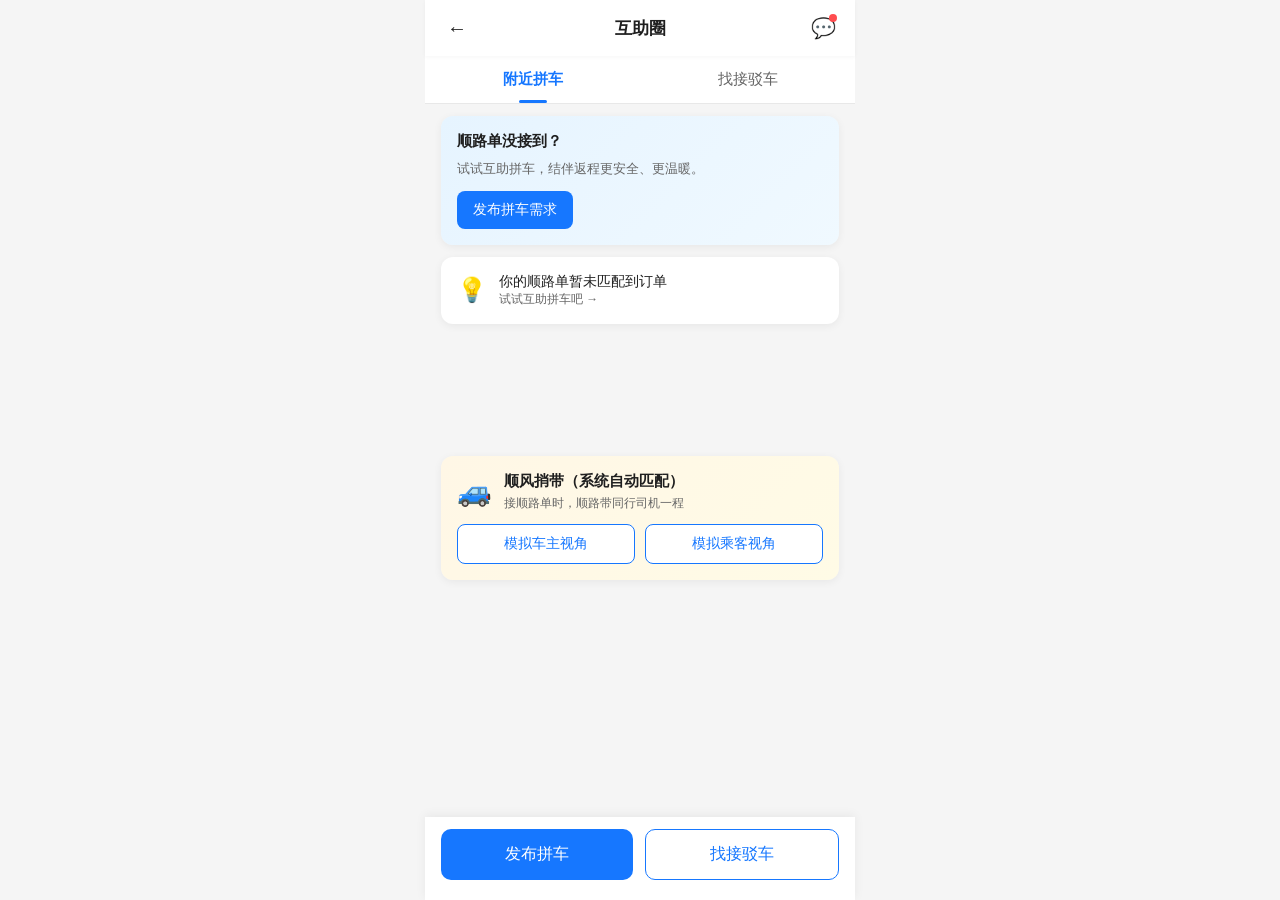
==== circle.html @ 76c180e6 "Initial driver circle demo" ====
<!DOCTYPE html>
<html lang="zh-CN">
<head>
  <meta charset="UTF-8">
  <meta name="viewport" content="width=device-width, initial-scale=1.0, maximum-scale=1.0, user-scalable=no">
  <title>互助圈</title>
  <link rel="stylesheet" href="css/style.css">
</head>
<body>
  <div class="app-container">
    <div class="app-header">
      <div class="back-btn" onclick="goBack()">←</div>
      <div class="title">互助圈</div>
      <div class="header-action">
        💬
        <span class="badge"></span>
      </div>
    </div>

    <div class="tab-bar">
      <div class="tab active" data-target="#panel-carpool">附近拼车</div>
      <div class="tab" data-target="#panel-shuttle">找接驳车</div>
    </div>

    <!-- 附近拼车 Tab -->
    <div id="panel-carpool" class="tab-panel active scroll-list">
      <div class="card" style="background:linear-gradient(135deg,#e6f4ff,#f0f9ff);">
        <div class="card-title">顺路单没接到？</div>
        <div class="card-desc">试试互助拼车，结伴返程更安全、更温暖。</div>
        <a href="publish.html" class="btn btn-primary" style="margin-top:12px;">发布拼车需求</a>
      </div>

      <div class="card" style="display:flex;align-items:center;gap:12px;">
        <div style="font-size:24px;">💡</div>
        <div style="flex:1;">
          <div style="font-size:14px;font-weight:500;">你的顺路单暂未匹配到订单</div>
          <div style="font-size:12px;color:var(--text-secondary);">试试互助拼车吧 →</div>
        </div>
      </div>

      <div id="carpool-list"></div>
    </div>

    <!-- 找接驳车 Tab -->
    <div id="panel-shuttle" class="tab-panel scroll-list">
      <div class="card" style="padding:12px 16px;">
        <div style="display:flex;gap:10px;">
          <span class="tag tag-primary">按线路筛选</span>
          <span class="tag tag-primary">按时间筛选</span>
          <span class="tag tag-primary">按价格排序</span>
        </div>
      </div>

      <div id="shuttle-list"></div>

      <div class="card" style="text-align:center;">
        <div class="text-sm text-secondary">有闲置车辆？成为接驳车车主，帮助更多司机返程。</div>
        <button class="btn btn-outline mt-12" style="width:100%;">成为接驳车车主</button>
      </div>
    </div>

    <!-- 顺风捎带体验入口 -->
    <div class="card" style="background:linear-gradient(135deg,#fff7e6,#fffbe6);margin-top:20px;">
      <div style="display:flex;align-items:center;gap:12px;">
        <div style="font-size:28px;">🚙</div>
        <div style="flex:1;">
          <div style="font-size:15px;font-weight:600;">顺风捎带（系统自动匹配）</div>
          <div style="font-size:12px;color:var(--text-secondary);margin-top:4px;">接顺路单时，顺路带同行司机一程</div>
        </div>
      </div>
      <div style="display:flex;gap:10px;margin-top:12px;">
        <button class="btn btn-outline" style="flex:1;" onclick="demoMatch('driverA')">模拟车主视角</button>
        <button class="btn btn-outline" style="flex:1;" onclick="demoMatch('driverB')">模拟乘客视角</button>
      </div>
    </div>

    <div class="bottom-bar">
      <a href="publish.html" class="btn btn-primary btn-block">发布拼车</a>
      <a href="#" class="btn btn-outline btn-block" onclick="switchTab('panel-shuttle');return false;">找接驳车</a>
    </div>
  </div>

  <!-- 顺风捎带：车主视角弹窗 -->
  <div class="modal-overlay" id="modal-driverA" data-close-on-click="false">
    <div class="modal">
      <div class="modal-icon">🔔</div>
      <div class="modal-title">捎带同行司机</div>
      <div class="modal-desc" style="text-align:left;">
        <p>司机B想搭你的顺风车回家</p>
        <p style="margin-top:8px;">他的目的地：<strong>天通苑</strong>（在你家附近）</p>
        <p style="margin-top:8px;">他愿意支付：<strong style="color:var(--danger);">15元</strong></p>
      </div>
      <div class="modal-actions">
        <button class="btn btn-gray" onclick="closeModal('#modal-driverA');showToast('已忽略该请求')">算了</button>
        <button class="btn btn-primary" onclick="closeModal('#modal-driverA');showToast('已同意，正在通知B司机')">愿意捎带</button>
      </div>
    </div>
  </div>

  <!-- 顺风捎带：乘客视角弹窗 -->
  <div class="modal-overlay" id="modal-driverB" data-close-on-click="false">
    <div class="modal">
      <div class="modal-icon">🚗</div>
      <div class="modal-title">找到顺风车！</div>
      <div class="modal-desc" style="text-align:left;">
        <p>司机A刚接到顺路单</p>
        <p style="margin-top:8px;">终点在你家附近（<strong>天通苑</strong>）</p>
        <p style="margin-top:8px;">建议费用：<strong style="color:var(--danger);">15元</strong></p>
      </div>
      <div class="modal-actions">
        <button class="btn btn-gray" onclick="closeModal('#modal-driverB');showToast('已关闭推荐')">不感兴趣</button>
        <button class="btn btn-primary" onclick="closeModal('#modal-driverB');showToast('申请已发送，等待A司机确认')">申请搭车</button>
      </div>
    </div>
  </div>

  <script src="js/app.js"></script>
  <script>
    function switchTab(panelId) {
      document.querySelectorAll('.tab').forEach(t => t.classList.remove('active'));
      document.querySelectorAll('.tab-panel').forEach(p => p.classList.remove('active'));
      document.querySelector(`.tab[data-target="#${panelId}"]`)?.classList.add('active');
      document.getElementById(panelId)?.classList.add('active');
    }

    function demoMatch(role) {
      if (role === 'driverA') {
        openModal('#modal-driverA');
      } else {
        openModal('#modal-driverB');
      }
    }

    document.addEventListener('DOMContentLoaded', function() {
      renderCarpoolList('carpool-list', mockCarpools);
      renderShuttleList('shuttle-list', mockShuttles);
    });
  </script>
</body>
</html>
---- css/style.css ----
:root {
  --primary: #1677ff;
  --primary-dark: #0958d9;
  --success: #52c41a;
  --warning: #faad14;
  --danger: #ff4d4f;
  --bg: #f5f5f5;
  --card-bg: #ffffff;
  --text: #1f1f1f;
  --text-secondary: #666666;
  --text-tertiary: #999999;
  --border: #e8e8e8;
  --radius: 12px;
  --shadow: 0 2px 8px rgba(0, 0, 0, 0.06);
}

* {
  margin: 0;
  padding: 0;
  box-sizing: border-box;
}

html, body {
  font-family: -apple-system, BlinkMacSystemFont, "Segoe UI", Roboto, "Helvetica Neue", Arial, "PingFang SC", "Hiragino Sans GB", "Microsoft YaHei", sans-serif;
  background: var(--bg);
  color: var(--text);
  min-height: 100vh;
}

a {
  text-decoration: none;
  color: inherit;
}

button {
  border: none;
  background: none;
  font-family: inherit;
  cursor: pointer;
}

/* Mobile container */
.app-container {
  max-width: 430px;
  margin: 0 auto;
  background: var(--bg);
  min-height: 100vh;
  position: relative;
  padding-bottom: 80px;
}

/* Header */
.app-header {
  background: var(--card-bg);
  padding: 12px 16px;
  display: flex;
  align-items: center;
  justify-content: space-between;
  position: sticky;
  top: 0;
  z-index: 100;
  box-shadow: 0 1px 4px rgba(0,0,0,0.04);
}

.app-header .back-btn {
  width: 32px;
  height: 32px;
  display: flex;
  align-items: center;
  justify-content: center;
  font-size: 20px;
  color: var(--text);
}

.app-header .title {
  font-size: 17px;
  font-weight: 600;
  flex: 1;
  text-align: center;
}

.app-header .header-action {
  width: 32px;
  height: 32px;
  display: flex;
  align-items: center;
  justify-content: center;
  font-size: 20px;
  position: relative;
}

.app-header .badge {
  position: absolute;
  top: 2px;
  right: 2px;
  width: 8px;
  height: 8px;
  background: var(--danger);
  border-radius: 50%;
}

/* Tab bar */
.tab-bar {
  display: flex;
  background: var(--card-bg);
  border-bottom: 1px solid var(--border);
}

.tab-bar .tab {
  flex: 1;
  text-align: center;
  padding: 14px 0;
  font-size: 15px;
  color: var(--text-secondary);
  position: relative;
  font-weight: 500;
}

.tab-bar .tab.active {
  color: var(--primary);
  font-weight: 600;
}

.tab-bar .tab.active::after {
  content: '';
  position: absolute;
  bottom: 0;
  left: 50%;
  transform: translateX(-50%);
  width: 28px;
  height: 3px;
  background: var(--primary);
  border-radius: 2px;
}

.tab-panel {
  display: none;
}

.tab-panel.active {
  display: block;
}

/* Cards */
.card {
  background: var(--card-bg);
  border-radius: var(--radius);
  margin: 12px 16px;
  padding: 16px;
  box-shadow: var(--shadow);
}

.card-title {
  font-size: 15px;
  font-weight: 600;
  margin-bottom: 8px;
}

.card-desc {
  font-size: 13px;
  color: var(--text-secondary);
  line-height: 1.5;
}

/* Buttons */
.btn {
  display: inline-flex;
  align-items: center;
  justify-content: center;
  padding: 10px 16px;
  border-radius: 8px;
  font-size: 14px;
  font-weight: 500;
  transition: all 0.2s;
}

.btn-primary {
  background: var(--primary);
  color: #fff;
}

.btn-primary:active {
  background: var(--primary-dark);
}

.btn-outline {
  background: #fff;
  color: var(--primary);
  border: 1px solid var(--primary);
}

.btn-success {
  background: var(--success);
  color: #fff;
}

.btn-danger {
  background: #fff;
  color: var(--danger);
  border: 1px solid var(--danger);
}

.btn-gray {
  background: #f0f0f0;
  color: var(--text-secondary);
}

.btn-block {
  width: 100%;
  padding: 14px;
  font-size: 16px;
  border-radius: 10px;
}

.btn-sm {
  padding: 6px 12px;
  font-size: 13px;
}

/* Fixed bottom bar */
.bottom-bar {
  position: fixed;
  bottom: 0;
  left: 50%;
  transform: translateX(-50%);
  width: 100%;
  max-width: 430px;
  background: #fff;
  padding: 12px 16px 20px;
  display: flex;
  gap: 12px;
  box-shadow: 0 -2px 10px rgba(0,0,0,0.06);
  z-index: 90;
}

.bottom-bar .btn {
  flex: 1;
}

/* Avatar */
.avatar {
  width: 44px;
  height: 44px;
  border-radius: 50%;
  background: linear-gradient(135deg, #1677ff 0%, #36cfc9 100%);
  color: #fff;
  display: flex;
  align-items: center;
  justify-content: center;
  font-size: 16px;
  font-weight: 600;
  flex-shrink: 0;
}

.avatar-lg {
  width: 64px;
  height: 64px;
  font-size: 24px;
}

.avatar-sm {
  width: 32px;
  height: 32px;
  font-size: 12px;
}

/* List items */
.list-item {
  display: flex;
  align-items: flex-start;
  gap: 12px;
}

.list-item .content {
  flex: 1;
  min-width: 0;
}

.list-item .name {
  font-size: 15px;
  font-weight: 600;
}

.list-item .meta {
  font-size: 12px;
  color: var(--text-secondary);
  margin-top: 4px;
}

.list-item .action {
  flex-shrink: 0;
}

/* Tags */
.tag {
  display: inline-block;
  padding: 2px 8px;
  border-radius: 4px;
  font-size: 12px;
  margin-right: 6px;
}

.tag-primary {
  background: rgba(22, 119, 255, 0.1);
  color: var(--primary);
}

.tag-success {
  background: rgba(82, 196, 26, 0.1);
  color: var(--success);
}

.tag-warning {
  background: rgba(250, 173, 20, 0.1);
  color: var(--warning);
}

/* Route display */
.route-line {
  display: flex;
  align-items: center;
  gap: 8px;
  margin: 10px 0;
  font-size: 14px;
}

.route-line .dot {
  width: 8px;
  height: 8px;
  border-radius: 50%;
  flex-shrink: 0;
}

.route-line .dot.start { background: var(--success); }
.route-line .dot.end { background: var(--danger); }

.route-line .arrow {
  color: var(--text-tertiary);
  flex-shrink: 0;
}

.route-line .addr {
  flex: 1;
  overflow: hidden;
  text-overflow: ellipsis;
  white-space: nowrap;
}

/* Forms */
.form-group {
  margin-bottom: 16px;
}

.form-label {
  display: block;
  font-size: 14px;
  color: var(--text-secondary);
  margin-bottom: 8px;
}

.form-input {
  width: 100%;
  padding: 12px;
  border: 1px solid var(--border);
  border-radius: 8px;
  font-size: 15px;
  background: #fff;
}

.form-input:focus {
  outline: none;
  border-color: var(--primary);
}

.form-textarea {
  min-height: 80px;
  resize: none;
}

.option-group {
  display: flex;
  gap: 10px;
  flex-wrap: wrap;
}

.option {
  flex: 1;
  min-width: 120px;
  padding: 12px;
  border: 1px solid var(--border);
  border-radius: 8px;
  text-align: center;
  font-size: 14px;
  background: #fff;
}

.option.active {
  border-color: var(--primary);
  background: rgba(22, 119, 255, 0.06);
  color: var(--primary);
  font-weight: 600;
}

/* Modal */
.modal-overlay {
  position: fixed;
  top: 0;
  left: 0;
  right: 0;
  bottom: 0;
  background: rgba(0,0,0,0.5);
  display: none;
  align-items: center;
  justify-content: center;
  z-index: 200;
  padding: 20px;
}

.modal-overlay.active {
  display: flex;
}

.modal {
  background: #fff;
  border-radius: 16px;
  width: 100%;
  max-width: 360px;
  padding: 24px;
  text-align: center;
  animation: modalIn 0.2s ease;
}

@keyframes modalIn {
  from { transform: scale(0.9); opacity: 0; }
  to { transform: scale(1); opacity: 1; }
}

.modal-icon {
  font-size: 48px;
  margin-bottom: 12px;
}

.modal-title {
  font-size: 18px;
  font-weight: 600;
  margin-bottom: 8px;
}

.modal-desc {
  font-size: 14px;
  color: var(--text-secondary);
  line-height: 1.5;
  margin-bottom: 20px;
}

.modal-actions {
  display: flex;
  gap: 12px;
}

.modal-actions .btn {
  flex: 1;
}

/* Toast */
.toast {
  position: fixed;
  top: 60px;
  left: 50%;
  transform: translateX(-50%) translateY(-20px);
  background: rgba(0,0,0,0.75);
  color: #fff;
  padding: 10px 18px;
  border-radius: 20px;
  font-size: 14px;
  opacity: 0;
  pointer-events: none;
  transition: all 0.3s;
  z-index: 300;
}

.toast.show {
  opacity: 1;
  transform: translateX(-50%) translateY(0);
}

/* Home page */
.home-header {
  background: var(--card-bg);
  padding: 16px;
  display: flex;
  align-items: center;
  gap: 12px;
}

.home-header .status {
  flex: 1;
}

.home-header .status-label {
  font-size: 13px;
  color: var(--text-secondary);
}

.home-header .status-value {
  font-size: 16px;
  font-weight: 600;
}

.feature-grid {
  display: grid;
  grid-template-columns: repeat(4, 1fr);
  gap: 12px;
  padding: 16px;
  background: var(--card-bg);
}

.feature-item {
  display: flex;
  flex-direction: column;
  align-items: center;
  gap: 6px;
}

.feature-icon {
  width: 52px;
  height: 52px;
  border-radius: 14px;
  display: flex;
  align-items: center;
  justify-content: center;
  font-size: 24px;
}

.feature-icon.circle {
  background: linear-gradient(135deg, #1677ff, #69c0ff);
  color: #fff;
}

.feature-icon.shunlu {
  background: linear-gradient(135deg, #52c41a, #95de64);
  color: #fff;
}

.feature-icon.order {
  background: linear-gradient(135deg, #faad14, #ffd666);
  color: #fff;
}

.feature-icon.wallet {
  background: linear-gradient(135deg, #722ed1, #b37feb);
  color: #fff;
}

.feature-name {
  font-size: 12px;
  color: var(--text);
}

/* Empty state */
.empty-state {
  text-align: center;
  padding: 40px 20px;
  color: var(--text-secondary);
}

.empty-state .icon {
  font-size: 48px;
  margin-bottom: 12px;
}

.empty-state .text {
  font-size: 14px;
}

/* Success page */
.success-page {
  text-align: center;
  padding: 40px 20px;
}

.success-page .success-icon {
  font-size: 64px;
  margin-bottom: 16px;
}

.success-page .success-title {
  font-size: 20px;
  font-weight: 600;
  margin-bottom: 8px;
}

.success-page .success-desc {
  font-size: 14px;
  color: var(--text-secondary);
  margin-bottom: 24px;
}

/* Detail page */
.detail-section {
  margin-bottom: 16px;
}

.detail-section .section-title {
  font-size: 13px;
  color: var(--text-secondary);
  margin-bottom: 8px;
}

.detail-section .section-content {
  font-size: 15px;
  line-height: 1.6;
}

/* Profile small */
.profile-small {
  display: flex;
  align-items: center;
  gap: 12px;
}

.profile-small .info .name-row {
  display: flex;
  align-items: center;
  gap: 8px;
}

.profile-small .info .sub {
  font-size: 12px;
  color: var(--text-secondary);
  margin-top: 2px;
}

/* Shuttle line */
.shuttle-line {
  display: flex;
  justify-content: space-between;
  align-items: center;
  margin-bottom: 8px;
}

.shuttle-line .line-name {
  font-size: 16px;
  font-weight: 600;
}

.shuttle-line .price {
  font-size: 16px;
  color: var(--danger);
  font-weight: 600;
}

.time-tags {
  display: flex;
  gap: 8px;
  flex-wrap: wrap;
  margin: 10px 0;
}

.time-tag {
  padding: 4px 10px;
  background: #f0f0f0;
  border-radius: 4px;
  font-size: 12px;
  color: var(--text-secondary);
}

.time-tag.active {
  background: var(--primary);
  color: #fff;
}

/* Helper */
.text-center { text-align: center; }
.mt-8 { margin-top: 8px; }
.mt-12 { margin-top: 12px; }
.mb-8 { margin-bottom: 8px; }
.text-secondary { color: var(--text-secondary); }
.text-sm { font-size: 13px; }

/* Scrollable list */
.scroll-list {
  padding-bottom: 100px;
}
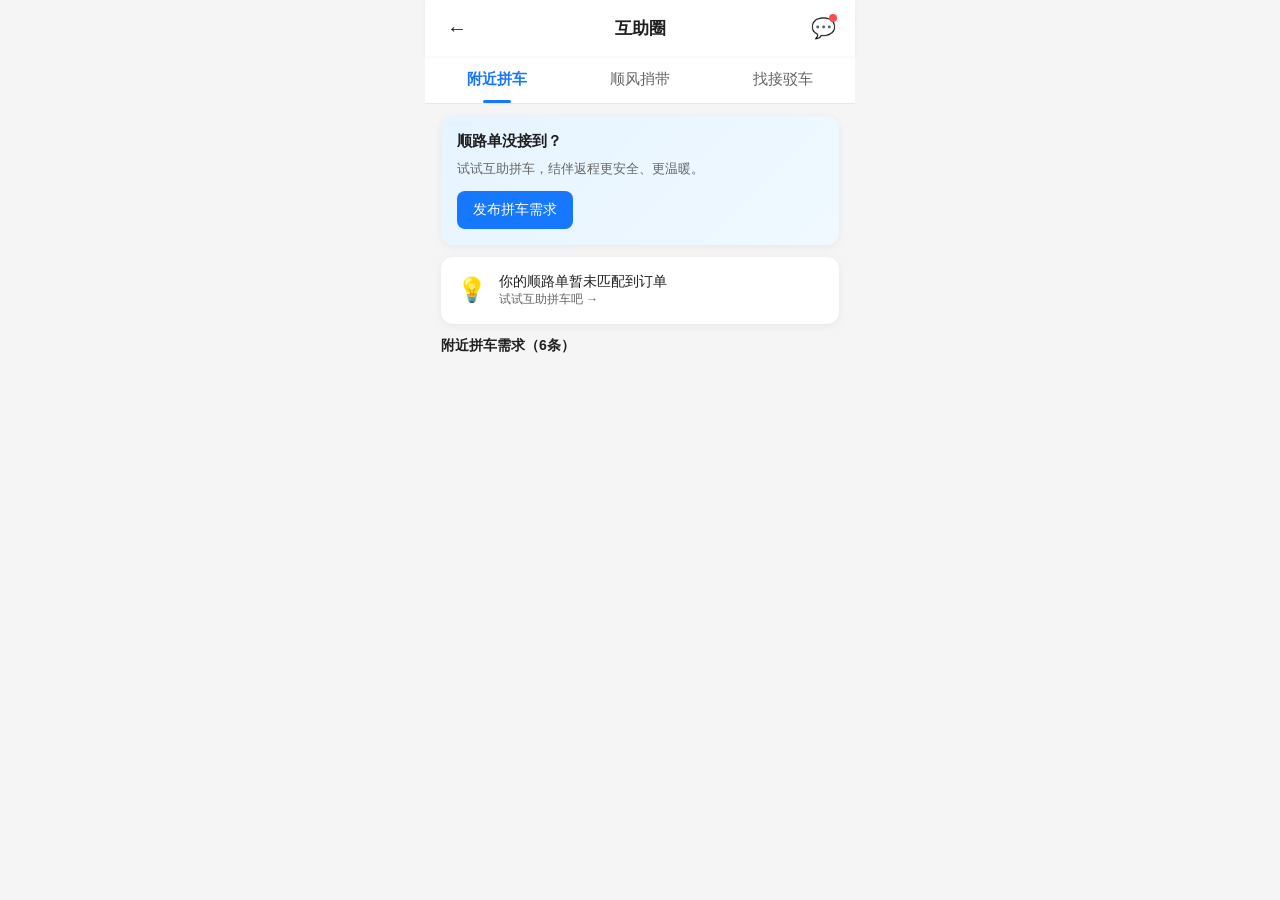
==== commit f5b8448a: "Update demo: profile home page, remove bottom bar, add more examples for carpool/rideshare/shuttle" ====
--- a/circle.html
+++ b/circle.html
@@ -7,7 +7,7 @@
   <link rel="stylesheet" href="css/style.css">
 </head>
 <body>
-  <div class="app-container">
+  <div class="app-container" style="padding-bottom:20px;">
     <div class="app-header">
       <div class="back-btn" onclick="goBack()">←</div>
       <div class="title">互助圈</div>
@@ -19,6 +19,7 @@
 
     <div class="tab-bar">
       <div class="tab active" data-target="#panel-carpool">附近拼车</div>
+      <div class="tab" data-target="#panel-rideshare">顺风捎带</div>
       <div class="tab" data-target="#panel-shuttle">找接驳车</div>
     </div>
 
@@ -38,7 +39,33 @@
         </div>
       </div>
 
+      <div style="margin:0 16px 8px;">
+        <span style="font-size:14px;font-weight:600;">附近拼车需求（6条）</span>
+      </div>
       <div id="carpool-list"></div>
+    </div>
+
+    <!-- 顺风捎带 Tab -->
+    <div id="panel-rideshare" class="tab-panel scroll-list">
+      <div class="card" style="background:linear-gradient(135deg,#fff7e6,#fffbe6);">
+        <div class="card-title">顺风捎带 · 自动匹配</div>
+        <div class="card-desc">
+          当同行司机接到顺路单，系统会自动把顺路的你捎上。车主车上本来就有空位，不产生额外成本。
+        </div>
+      </div>
+
+      <div style="margin:0 16px 8px;">
+        <span style="font-size:14px;font-weight:600;">当前可匹配的顺风车（3条）</span>
+      </div>
+      <div id="rideshare-list"></div>
+
+      <div class="card" style="text-align:center;">
+        <div class="text-sm text-secondary">想体验系统自动匹配的弹窗流程？点击下方按钮模拟。</div>
+        <div style="display:flex;gap:10px;margin-top:12px;">
+          <button class="btn btn-outline" style="flex:1;" onclick="demoMatch('driverA')">模拟车主视角</button>
+          <button class="btn btn-outline" style="flex:1;" onclick="demoMatch('driverB')">模拟乘客视角</button>
+        </div>
+      </div>
     </div>
 
     <!-- 找接驳车 Tab -->
@@ -51,32 +78,15 @@
         </div>
       </div>
 
+      <div style="margin:0 16px 8px;">
+        <span style="font-size:14px;font-weight:600;">推荐线路（5条）</span>
+      </div>
       <div id="shuttle-list"></div>
 
       <div class="card" style="text-align:center;">
         <div class="text-sm text-secondary">有闲置车辆？成为接驳车车主，帮助更多司机返程。</div>
         <button class="btn btn-outline mt-12" style="width:100%;">成为接驳车车主</button>
       </div>
-    </div>
-
-    <!-- 顺风捎带体验入口 -->
-    <div class="card" style="background:linear-gradient(135deg,#fff7e6,#fffbe6);margin-top:20px;">
-      <div style="display:flex;align-items:center;gap:12px;">
-        <div style="font-size:28px;">🚙</div>
-        <div style="flex:1;">
-          <div style="font-size:15px;font-weight:600;">顺风捎带（系统自动匹配）</div>
-          <div style="font-size:12px;color:var(--text-secondary);margin-top:4px;">接顺路单时，顺路带同行司机一程</div>
-        </div>
-      </div>
-      <div style="display:flex;gap:10px;margin-top:12px;">
-        <button class="btn btn-outline" style="flex:1;" onclick="demoMatch('driverA')">模拟车主视角</button>
-        <button class="btn btn-outline" style="flex:1;" onclick="demoMatch('driverB')">模拟乘客视角</button>
-      </div>
-    </div>
-
-    <div class="bottom-bar">
-      <a href="publish.html" class="btn btn-primary btn-block">发布拼车</a>
-      <a href="#" class="btn btn-outline btn-block" onclick="switchTab('panel-shuttle');return false;">找接驳车</a>
     </div>
   </div>
 
@@ -133,6 +143,7 @@
 
     document.addEventListener('DOMContentLoaded', function() {
       renderCarpoolList('carpool-list', mockCarpools);
+      renderRideshareList('rideshare-list', mockRideshare);
       renderShuttleList('shuttle-list', mockShuttles);
     });
   </script>
--- a/css/style.css
+++ b/css/style.css
@@ -682,3 +682,174 @@
 .scroll-list {
   padding-bottom: 100px;
 }
+
+/* Profile page */
+.profile-card {
+  background: linear-gradient(135deg, #2c2c2c 0%, #4a4a4a 100%);
+  color: #fff;
+  border-radius: 0 0 20px 20px;
+  padding: 20px 16px;
+  margin: 0;
+}
+
+.profile-card .profile-header {
+  display: flex;
+  align-items: center;
+  gap: 14px;
+}
+
+.profile-card .avatar {
+  width: 60px;
+  height: 60px;
+  background: #d9d9d9;
+  color: #666;
+  font-size: 24px;
+}
+
+.profile-card .name-row {
+  display: flex;
+  align-items: center;
+  gap: 8px;
+  font-size: 18px;
+  font-weight: 600;
+}
+
+.profile-card .stats-row {
+  display: flex;
+  gap: 16px;
+  margin-top: 8px;
+  font-size: 13px;
+  color: rgba(255,255,255,0.75);
+}
+
+.profile-card .level-row {
+  display: flex;
+  align-items: center;
+  justify-content: space-between;
+  margin-top: 16px;
+  padding-top: 16px;
+  border-top: 1px solid rgba(255,255,255,0.1);
+}
+
+.profile-card .level-badge {
+  display: flex;
+  align-items: center;
+  gap: 8px;
+}
+
+.profile-card .level-text {
+  font-size: 16px;
+  font-weight: 600;
+  color: #f2d48a;
+}
+
+.profile-card .level-tag {
+  padding: 2px 8px;
+  background: rgba(242, 212, 138, 0.2);
+  color: #f2d48a;
+  border-radius: 4px;
+  font-size: 12px;
+}
+
+.profile-card .growth-link {
+  font-size: 13px;
+  color: rgba(255,255,255,0.75);
+}
+
+/* Summary cards */
+.summary-cards {
+  display: grid;
+  grid-template-columns: repeat(2, 1fr);
+  gap: 12px;
+  margin: 12px 16px;
+}
+
+.summary-card {
+  background: var(--card-bg);
+  border-radius: var(--radius);
+  padding: 16px;
+  display: flex;
+  align-items: center;
+  gap: 12px;
+  box-shadow: var(--shadow);
+}
+
+.summary-card .icon {
+  width: 40px;
+  height: 40px;
+  border-radius: 10px;
+  display: flex;
+  align-items: center;
+  justify-content: center;
+  font-size: 20px;
+}
+
+.summary-card .icon.wallet {
+  background: #fff2e8;
+}
+
+.summary-card .icon.order {
+  background: #f6ffed;
+}
+
+.summary-card .info .label {
+  font-size: 15px;
+  font-weight: 600;
+}
+
+.summary-card .info .value {
+  font-size: 13px;
+  color: var(--text-secondary);
+  margin-top: 4px;
+}
+
+/* Menu list */
+.menu-list {
+  background: var(--card-bg);
+  border-radius: var(--radius);
+  margin: 12px 16px;
+  padding: 0 16px;
+  box-shadow: var(--shadow);
+}
+
+.menu-item {
+  display: flex;
+  align-items: center;
+  justify-content: space-between;
+  padding: 16px 0;
+  border-bottom: 1px solid var(--border);
+}
+
+.menu-item:last-child {
+  border-bottom: none;
+}
+
+.menu-item .left {
+  display: flex;
+  align-items: center;
+  gap: 12px;
+}
+
+.menu-item .icon {
+  width: 24px;
+  height: 24px;
+  display: flex;
+  align-items: center;
+  justify-content: center;
+  font-size: 18px;
+}
+
+.menu-item .label {
+  font-size: 15px;
+}
+
+.menu-item .arrow {
+  color: var(--text-tertiary);
+  font-size: 14px;
+}
+
+/* Highlight card */
+.highlight-card {
+  background: linear-gradient(135deg, #e6f4ff, #f0f9ff);
+  margin: 12px 16px;
+}
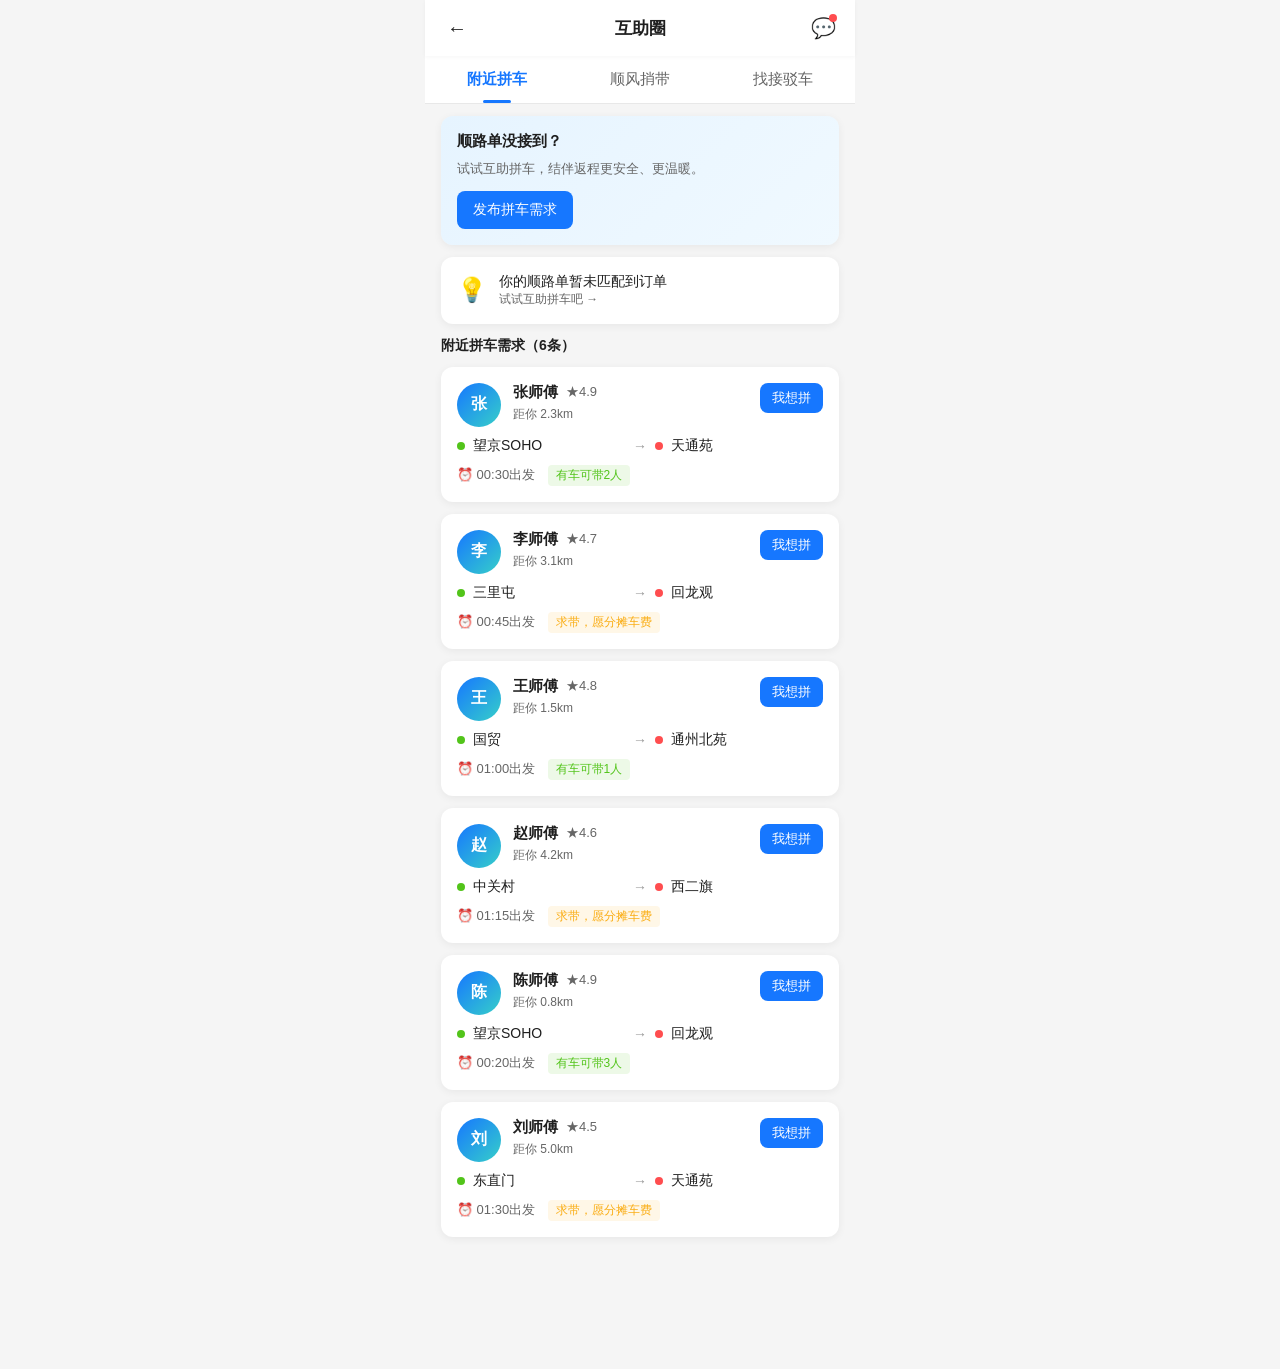
==== commit cba5a2f3: "Convert dynamic lists to static example cards in circle page" ====
--- a/circle.html
+++ b/circle.html
@@ -42,7 +42,180 @@
       <div style="margin:0 16px 8px;">
         <span style="font-size:14px;font-weight:600;">附近拼车需求（6条）</span>
       </div>
-      <div id="carpool-list"></div>
+
+      <div class="card carpool-card">
+        <div class="list-item">
+          <div class="avatar">张</div>
+          <div class="content">
+            <div class="name-row" style="display:flex;align-items:center;gap:8px;">
+              <span class="name">张师傅</span>
+              <span class="text-sm text-secondary">★4.9</span>
+            </div>
+            <div class="meta">距你 2.3km</div>
+          </div>
+          <div class="action">
+            <a href="detail.html?id=1" class="btn btn-primary btn-sm">我想拼</a>
+          </div>
+        </div>
+        <div class="route-line">
+          <span class="dot start"></span>
+          <span class="addr">望京SOHO</span>
+          <span class="arrow">→</span>
+          <span class="dot end"></span>
+          <span class="addr">天通苑</span>
+        </div>
+        <div style="display:flex;justify-content:space-between;align-items:center;">
+          <div>
+            <span class="text-sm text-secondary">⏰ 00:30出发</span>
+            <span class="tag tag-success" style="margin-left:8px;">有车可带2人</span>
+          </div>
+        </div>
+      </div>
+
+      <div class="card carpool-card">
+        <div class="list-item">
+          <div class="avatar">李</div>
+          <div class="content">
+            <div class="name-row" style="display:flex;align-items:center;gap:8px;">
+              <span class="name">李师傅</span>
+              <span class="text-sm text-secondary">★4.7</span>
+            </div>
+            <div class="meta">距你 3.1km</div>
+          </div>
+          <div class="action">
+            <a href="detail.html?id=2" class="btn btn-primary btn-sm">我想拼</a>
+          </div>
+        </div>
+        <div class="route-line">
+          <span class="dot start"></span>
+          <span class="addr">三里屯</span>
+          <span class="arrow">→</span>
+          <span class="dot end"></span>
+          <span class="addr">回龙观</span>
+        </div>
+        <div style="display:flex;justify-content:space-between;align-items:center;">
+          <div>
+            <span class="text-sm text-secondary">⏰ 00:45出发</span>
+            <span class="tag tag-warning" style="margin-left:8px;">求带，愿分摊车费</span>
+          </div>
+        </div>
+      </div>
+
+      <div class="card carpool-card">
+        <div class="list-item">
+          <div class="avatar">王</div>
+          <div class="content">
+            <div class="name-row" style="display:flex;align-items:center;gap:8px;">
+              <span class="name">王师傅</span>
+              <span class="text-sm text-secondary">★4.8</span>
+            </div>
+            <div class="meta">距你 1.5km</div>
+          </div>
+          <div class="action">
+            <a href="detail.html?id=3" class="btn btn-primary btn-sm">我想拼</a>
+          </div>
+        </div>
+        <div class="route-line">
+          <span class="dot start"></span>
+          <span class="addr">国贸</span>
+          <span class="arrow">→</span>
+          <span class="dot end"></span>
+          <span class="addr">通州北苑</span>
+        </div>
+        <div style="display:flex;justify-content:space-between;align-items:center;">
+          <div>
+            <span class="text-sm text-secondary">⏰ 01:00出发</span>
+            <span class="tag tag-success" style="margin-left:8px;">有车可带1人</span>
+          </div>
+        </div>
+      </div>
+
+      <div class="card carpool-card">
+        <div class="list-item">
+          <div class="avatar">赵</div>
+          <div class="content">
+            <div class="name-row" style="display:flex;align-items:center;gap:8px;">
+              <span class="name">赵师傅</span>
+              <span class="text-sm text-secondary">★4.6</span>
+            </div>
+            <div class="meta">距你 4.2km</div>
+          </div>
+          <div class="action">
+            <a href="detail.html?id=4" class="btn btn-primary btn-sm">我想拼</a>
+          </div>
+        </div>
+        <div class="route-line">
+          <span class="dot start"></span>
+          <span class="addr">中关村</span>
+          <span class="arrow">→</span>
+          <span class="dot end"></span>
+          <span class="addr">西二旗</span>
+        </div>
+        <div style="display:flex;justify-content:space-between;align-items:center;">
+          <div>
+            <span class="text-sm text-secondary">⏰ 01:15出发</span>
+            <span class="tag tag-warning" style="margin-left:8px;">求带，愿分摊车费</span>
+          </div>
+        </div>
+      </div>
+
+      <div class="card carpool-card">
+        <div class="list-item">
+          <div class="avatar">陈</div>
+          <div class="content">
+            <div class="name-row" style="display:flex;align-items:center;gap:8px;">
+              <span class="name">陈师傅</span>
+              <span class="text-sm text-secondary">★4.9</span>
+            </div>
+            <div class="meta">距你 0.8km</div>
+          </div>
+          <div class="action">
+            <a href="detail.html?id=5" class="btn btn-primary btn-sm">我想拼</a>
+          </div>
+        </div>
+        <div class="route-line">
+          <span class="dot start"></span>
+          <span class="addr">望京SOHO</span>
+          <span class="arrow">→</span>
+          <span class="dot end"></span>
+          <span class="addr">回龙观</span>
+        </div>
+        <div style="display:flex;justify-content:space-between;align-items:center;">
+          <div>
+            <span class="text-sm text-secondary">⏰ 00:20出发</span>
+            <span class="tag tag-success" style="margin-left:8px;">有车可带3人</span>
+          </div>
+        </div>
+      </div>
+
+      <div class="card carpool-card">
+        <div class="list-item">
+          <div class="avatar">刘</div>
+          <div class="content">
+            <div class="name-row" style="display:flex;align-items:center;gap:8px;">
+              <span class="name">刘师傅</span>
+              <span class="text-sm text-secondary">★4.5</span>
+            </div>
+            <div class="meta">距你 5.0km</div>
+          </div>
+          <div class="action">
+            <a href="detail.html?id=6" class="btn btn-primary btn-sm">我想拼</a>
+          </div>
+        </div>
+        <div class="route-line">
+          <span class="dot start"></span>
+          <span class="addr">东直门</span>
+          <span class="arrow">→</span>
+          <span class="dot end"></span>
+          <span class="addr">天通苑</span>
+        </div>
+        <div style="display:flex;justify-content:space-between;align-items:center;">
+          <div>
+            <span class="text-sm text-secondary">⏰ 01:30出发</span>
+            <span class="tag tag-warning" style="margin-left:8px;">求带，愿分摊车费</span>
+          </div>
+        </div>
+      </div>
     </div>
 
     <!-- 顺风捎带 Tab -->
@@ -57,7 +230,93 @@
       <div style="margin:0 16px 8px;">
         <span style="font-size:14px;font-weight:600;">当前可匹配的顺风车（3条）</span>
       </div>
-      <div id="rideshare-list"></div>
+
+      <div class="card rideshare-card">
+        <div class="list-item">
+          <div class="avatar">张</div>
+          <div class="content">
+            <div class="name-row" style="display:flex;align-items:center;gap:8px;">
+              <span class="name">张师傅 的顺路单</span>
+              <span class="tag tag-primary">顺风捎带</span>
+            </div>
+            <div class="meta">距你2.3km · 可捎带1人</div>
+          </div>
+          <div class="action">
+            <button class="btn btn-primary btn-sm" onclick="demoMatch('driverB')">申请搭车</button>
+          </div>
+        </div>
+        <div class="route-line">
+          <span class="dot start"></span>
+          <span class="addr">望京SOHO附近</span>
+          <span class="arrow">→</span>
+          <span class="dot end"></span>
+          <span class="addr">天通苑</span>
+        </div>
+        <div style="display:flex;justify-content:space-between;align-items:center;">
+          <div>
+            <span class="text-sm text-secondary">⏰ 00:30 到达</span>
+            <span class="text-sm" style="margin-left:12px;color:var(--danger);font-weight:600;">建议费用：15元</span>
+          </div>
+        </div>
+      </div>
+
+      <div class="card rideshare-card">
+        <div class="list-item">
+          <div class="avatar">王</div>
+          <div class="content">
+            <div class="name-row" style="display:flex;align-items:center;gap:8px;">
+              <span class="name">王师傅 的顺路单</span>
+              <span class="tag tag-primary">顺风捎带</span>
+            </div>
+            <div class="meta">距你3.5km · 可捎带2人</div>
+          </div>
+          <div class="action">
+            <button class="btn btn-primary btn-sm" onclick="demoMatch('driverB')">申请搭车</button>
+          </div>
+        </div>
+        <div class="route-line">
+          <span class="dot start"></span>
+          <span class="addr">三里屯附近</span>
+          <span class="arrow">→</span>
+          <span class="dot end"></span>
+          <span class="addr">回龙观</span>
+        </div>
+        <div style="display:flex;justify-content:space-between;align-items:center;">
+          <div>
+            <span class="text-sm text-secondary">⏰ 00:45 到达</span>
+            <span class="text-sm" style="margin-left:12px;color:var(--danger);font-weight:600;">建议费用：18元</span>
+          </div>
+        </div>
+      </div>
+
+      <div class="card rideshare-card">
+        <div class="list-item">
+          <div class="avatar">李</div>
+          <div class="content">
+            <div class="name-row" style="display:flex;align-items:center;gap:8px;">
+              <span class="name">李师傅 的顺路单</span>
+              <span class="tag tag-primary">顺风捎带</span>
+            </div>
+            <div class="meta">距你1.8km · 可捎带1人</div>
+          </div>
+          <div class="action">
+            <button class="btn btn-primary btn-sm" onclick="demoMatch('driverB')">申请搭车</button>
+          </div>
+        </div>
+        <div class="route-line">
+          <span class="dot start"></span>
+          <span class="addr">国贸附近</span>
+          <span class="arrow">→</span>
+          <span class="dot end"></span>
+          <span class="addr">通州北苑</span>
+        </div>
+        <div style="display:flex;justify-content:space-between;align-items:center;">
+          <div>
+            <span class="text-sm text-secondary">⏰ 01:00 到达</span>
+            <span class="text-sm" style="margin-left:12px;color:var(--danger);font-weight:600;">建议费用：12元</span>
+          </div>
+        </div>
+      </div>
 
       <div class="card" style="text-align:center;">
         <div class="text-sm text-secondary">想体验系统自动匹配的弹窗流程？点击下方按钮模拟。</div>
@@ -81,7 +340,85 @@
       <div style="margin:0 16px 8px;">
         <span style="font-size:14px;font-weight:600;">推荐线路（5条）</span>
       </div>
-      <div id="shuttle-list"></div>
+
+      <div class="card shuttle-card">
+        <div class="shuttle-line">
+          <span class="line-name">望京 → 天通苑</span>
+          <span class="price">💰 15元/人</span>
+        </div>
+        <div class="time-tags">
+          <span class="time-tag">⏰ 00:30</span>
+          <span class="time-tag">⏰ 23:30</span>
+          <span class="time-tag">⏰ 01:00</span>
+        </div>
+        <div style="display:flex;justify-content:space-between;align-items:center;margin-top:8px;">
+          <div class="text-sm text-secondary">剩余3座 · 王车主 ★4.8 · 五菱宏光 7座</div>
+          <a href="booking.html?id=1" class="btn btn-primary btn-sm">预约</a>
+        </div>
+      </div>
+
+      <div class="card shuttle-card">
+        <div class="shuttle-line">
+          <span class="line-name">国贸 → 通州北苑</span>
+          <span class="price">💰 12元/人</span>
+        </div>
+        <div class="time-tags">
+          <span class="time-tag">⏰ 00:00</span>
+          <span class="time-tag">⏰ 00:45</span>
+          <span class="time-tag">⏰ 01:30</span>
+        </div>
+        <div style="display:flex;justify-content:space-between;align-items:center;margin-top:8px;">
+          <div class="text-sm text-secondary">剩余2座 · 刘车主 ★4.9 · 比亚迪宋 5座</div>
+          <a href="booking.html?id=2" class="btn btn-primary btn-sm">预约</a>
+        </div>
+      </div>
+
+      <div class="card shuttle-card">
+        <div class="shuttle-line">
+          <span class="line-name">三里屯 → 回龙观</span>
+          <span class="price">💰 18元/人</span>
+        </div>
+        <div class="time-tags">
+          <span class="time-tag">⏰ 23:50</span>
+          <span class="time-tag">⏰ 00:40</span>
+          <span class="time-tag">⏰ 01:20</span>
+        </div>
+        <div style="display:flex;justify-content:space-between;align-items:center;margin-top:8px;">
+          <div class="text-sm text-secondary">剩余4座 · 陈车主 ★4.7 · 别克GL8 7座</div>
+          <a href="booking.html?id=3" class="btn btn-primary btn-sm">预约</a>
+        </div>
+      </div>
+
+      <div class="card shuttle-card">
+        <div class="shuttle-line">
+          <span class="line-name">中关村 → 西二旗</span>
+          <span class="price">💰 10元/人</span>
+        </div>
+        <div class="time-tags">
+          <span class="time-tag">⏰ 00:15</span>
+          <span class="time-tag">⏰ 01:00</span>
+        </div>
+        <div style="display:flex;justify-content:space-between;align-items:center;margin-top:8px;">
+          <div class="text-sm text-secondary">剩余5座 · 杨车主 ★4.8 · 大众帕萨特 5座</div>
+          <a href="booking.html?id=4" class="btn btn-primary btn-sm">预约</a>
+        </div>
+      </div>
+
+      <div class="card shuttle-card">
+        <div class="shuttle-line">
+          <span class="line-name">东直门 → 天通苑</span>
+          <span class="price">💰 16元/人</span>
+        </div>
+        <div class="time-tags">
+          <span class="time-tag">⏰ 23:40</span>
+          <span class="time-tag">⏰ 00:30</span>
+          <span class="time-tag">⏰ 01:10</span>
+        </div>
+        <div style="display:flex;justify-content:space-between;align-items:center;margin-top:8px;">
+          <div class="text-sm text-secondary">剩余1座 · 周车主 ★4.6 · 丰田凯美瑞 5座</div>
+          <a href="booking.html?id=5" class="btn btn-primary btn-sm">预约</a>
+        </div>
+      </div>
 
       <div class="card" style="text-align:center;">
         <div class="text-sm text-secondary">有闲置车辆？成为接驳车车主，帮助更多司机返程。</div>
@@ -140,12 +477,6 @@
         openModal('#modal-driverB');
       }
     }
-
-    document.addEventListener('DOMContentLoaded', function() {
-      renderCarpoolList('carpool-list', mockCarpools);
-      renderRideshareList('rideshare-list', mockRideshare);
-      renderShuttleList('shuttle-list', mockShuttles);
-    });
   </script>
 </body>
 </html>
